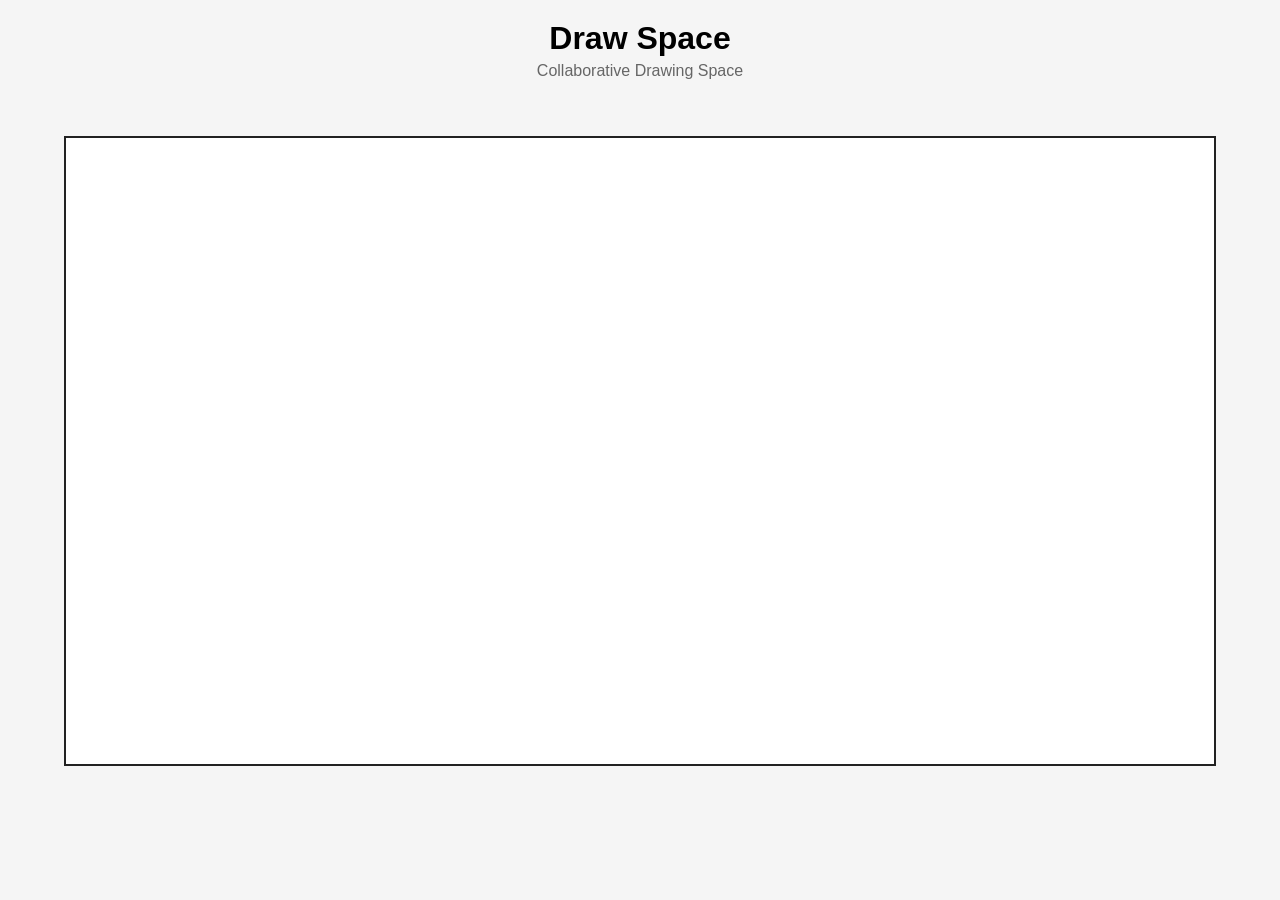
==== app/index.html @ a663e009 "Simplify code, remove comments, and use app folder for frontend" ====
<!DOCTYPE html>
<html lang="en">
<head>
    <meta charset="UTF-8">
    <meta name="viewport" content="width=device-width, initial-scale=1.0">

    <title>Draw Space</title>

    <link rel="stylesheet" href="css/style.css">
</head>

<body>

    <header>
        <h1>Draw Space</h1>
        <p>Collaborative Drawing Space</p>
    </header>

    <main>
        <canvas id="drawingCanvas"></canvas>
    </main>

    <script src="js/draw.js"></script>

</body>
</html>
---- app/css/style.css ----
* {
  box-sizing: border-box;
}

body {
  margin: 0;
  font-family: Arial, sans-serif;
  background: #f5f5f5;
}

header {
  text-align: center;
  padding: 20px;
}

header h1 {
  margin: 0;
}

header p {
  margin-top: 5px;
  color: #666;
}

main {
  display: flex;
  justify-content: center;
  padding: 20px;
}

#drawingCanvas {
  background: white;
  border: 2px solid #222;
  width: 90vw;
  height: 70vh;
  cursor: crosshair;
}
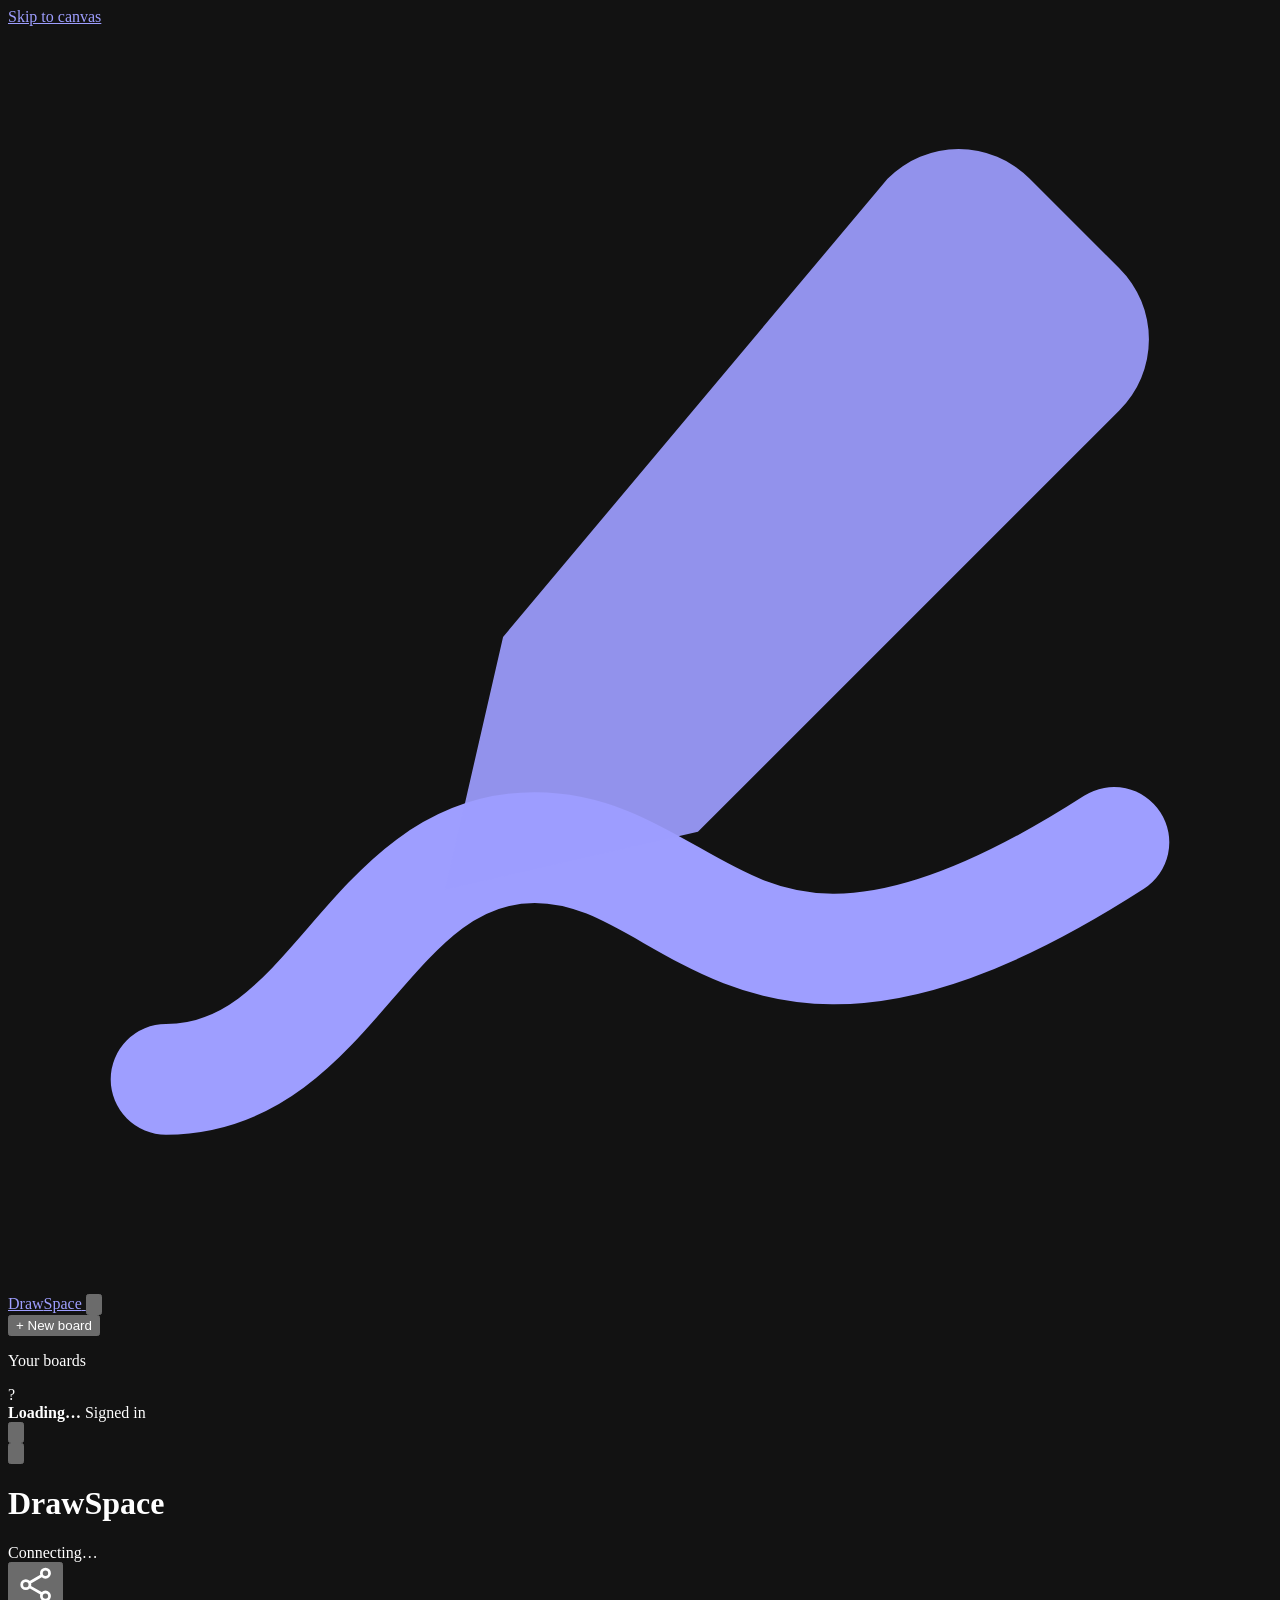
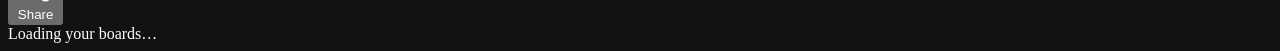
==== commit 8f9e3044: "feat(auth): implement sign-in and registration functionality with client-side validation feat(api): " ====
--- a/app/index.html
+++ b/app/index.html
@@ -1,26 +1,235 @@
 <!DOCTYPE html>
 <html lang="en">
 <head>
-    <meta charset="UTF-8">
-    <meta name="viewport" content="width=device-width, initial-scale=1.0">
-
-    <title>Draw Space</title>
-
-    <link rel="stylesheet" href="css/style.css">
+  <meta charset="UTF-8">
+  <meta name="viewport" content="width=device-width, initial-scale=1">
+  <meta name="color-scheme" content="dark">
+  <meta name="theme-color" content="#07060d">
+  <meta name="description" content="DrawSpace – a shared whiteboard for sketching together in real time.">
+  <title>DrawSpace · Shared drawing board</title>
+  <link rel="icon" href="/assets/favicon.svg" type="image/svg+xml">
+  <link rel="stylesheet" href="/css/base.css">
+  <link rel="stylesheet" href="/css/app.css">
 </head>
-
-<body>
-
-    <header>
-        <h1>Draw Space</h1>
-        <p>Collaborative Drawing Space</p>
-    </header>
-
-    <main>
-        <canvas id="drawingCanvas"></canvas>
-    </main>
-
-    <script src="js/draw.js"></script>
-
+<body class="app-page">
+  <noscript>
+    <div class="noscript">
+      <h1>JavaScript is required</h1>
+      <p>DrawSpace needs JavaScript to open boards and draw. Enable it in your browser, then reload this page.</p>
+    </div>
+  </noscript>
+
+  <a class="skip-link" href="#drawing-canvas">Skip to canvas</a>
+
+  <div class="app-shell">
+    <aside class="sidebar" id="sidebar" aria-label="Boards and account">
+      <div class="sidebar-head">
+        <a class="brand" href="/">
+          <span class="brand-mark" aria-hidden="true">
+            <svg viewBox="0 0 24 24" fill="none">
+              <path d="M3 20c3.2 0 3.8-4.4 7-4.4S14 20 21 15.5" stroke="currentColor" stroke-width="2.1" stroke-linecap="round"/>
+              <path d="M16.7 2.9a1.9 1.9 0 0 1 2.7 0l1.7 1.7a1.9 1.9 0 0 1 0 2.7l-8 8-4.8 1.1 1.1-4.8 7.3-8.7Z" fill="currentColor" opacity=".92"/>
+            </svg>
+          </span>
+          <span class="brand-word">Draw<span>Space</span></span>
+        </a>
+        <button class="btn btn-icon sidebar-close" id="sidebar-close" type="button" aria-label="Close menu">
+          <svg viewBox="0 0 24 24" fill="none" aria-hidden="true"><path d="m6 6 12 12M18 6 6 18" stroke="currentColor" stroke-width="1.9" stroke-linecap="round"/></svg>
+        </button>
+      </div>
+
+      <button class="btn btn-primary new-board" id="new-board-btn" type="button">
+        <span class="plus" aria-hidden="true">+</span>
+        New board
+      </button>
+
+      <nav class="room-nav" aria-label="Boards">
+        <p class="nav-label">Your boards</p>
+        <ul class="room-list" id="room-list"></ul>
+        <p class="room-empty" id="room-list-empty" hidden>No boards yet — create one to start drawing.</p>
+
+        <div class="shared-block" id="shared-block" hidden>
+          <p class="nav-label">Shared with you</p>
+          <ul class="room-list" id="shared-list"></ul>
+        </div>
+      </nav>
+
+      <div class="sidebar-foot">
+        <div class="user-card">
+          <span class="avatar" id="user-avatar" aria-hidden="true">?</span>
+          <div>
+            <strong id="user-name">Loading…</strong>
+            <span class="user-sub">Signed in</span>
+          </div>
+        </div>
+        <button class="btn btn-icon" id="logout-btn" type="button" aria-label="Sign out" title="Sign out">
+          <svg viewBox="0 0 24 24" fill="none" aria-hidden="true"><path d="M15 4h3a2 2 0 0 1 2 2v12a2 2 0 0 1-2 2h-3M10 17l5-5-5-5M15 12H4" stroke="currentColor" stroke-width="1.8" stroke-linecap="round" stroke-linejoin="round"/></svg>
+        </button>
+      </div>
+    </aside>
+
+    <button class="sidebar-backdrop" id="sidebar-backdrop" type="button" aria-label="Close menu" hidden></button>
+
+    <div class="workspace">
+      <header class="topbar">
+        <button class="btn btn-icon menu-btn" id="menu-btn" type="button" aria-label="Open menu" aria-controls="sidebar" aria-expanded="false">
+          <svg viewBox="0 0 24 24" fill="none" aria-hidden="true"><path d="M4 7h16M4 12h16M4 17h16" stroke="currentColor" stroke-width="1.9" stroke-linecap="round"/></svg>
+        </button>
+
+        <div class="room-heading">
+          <div class="room-title-row">
+            <h1 id="room-title">DrawSpace</h1>
+            <button class="btn btn-icon rename-btn" id="rename-btn" type="button" aria-label="Rename board" title="Rename board" hidden>
+              <svg viewBox="0 0 24 24" fill="none" aria-hidden="true"><path d="M4 20h4L19 9a2.1 2.1 0 0 0-3-3L5 17l-1 3Z" stroke="currentColor" stroke-width="1.7" stroke-linejoin="round"/><path d="m14.5 7.5 3 3" stroke="currentColor" stroke-width="1.7"/></svg>
+            </button>
+          </div>
+          <div class="room-sub">
+            <span class="chip" id="room-owner"></span>
+            <span class="status" id="status" data-state="connecting" role="status" title="Live sync status">
+              <span class="status-dot" aria-hidden="true"></span>
+              <span class="status-text" id="status-text">Connecting…</span>
+            </span>
+          </div>
+        </div>
+
+        <div class="topbar-actions">
+          <button class="btn btn-soft" id="share-btn" type="button" title="Copy a link to this board">
+            <svg viewBox="0 0 24 24" fill="none" aria-hidden="true"><circle cx="18" cy="5" r="2.5" stroke="currentColor" stroke-width="1.7"/><circle cx="6" cy="12" r="2.5" stroke="currentColor" stroke-width="1.7"/><circle cx="18" cy="19" r="2.5" stroke="currentColor" stroke-width="1.7"/><path d="m8.2 10.8 7.6-4.4M8.2 13.2l7.6 4.4" stroke="currentColor" stroke-width="1.7"/></svg>
+            <span class="share-label">Share</span>
+          </button>
+        </div>
+      </header>
+
+      <main class="stage">
+        <div class="canvas-shell" id="canvas-shell" data-tool="pen" hidden>
+          <canvas id="drawing-canvas" tabindex="0" aria-label="Shared drawing canvas. Use the toolbar to choose a tool, colour and brush size.">
+            Your browser does not support the canvas element.
+          </canvas>
+        </div>
+
+        <section class="empty-state" id="empty-state" aria-labelledby="empty-title" hidden>
+          <div class="empty-card">
+            <div class="empty-art" aria-hidden="true">
+              <svg viewBox="0 0 24 24" fill="none"><path d="M3 19c2.6 0 3.2-3.6 5.8-3.6 2.5 0 2.8 3.6 5.7 3.6 2.3 0 3.2-2 4.5-2M16.6 3.4a1.8 1.8 0 0 1 2.5 0l1.5 1.5a1.8 1.8 0 0 1 0 2.5l-7.4 7.4-4.2 1 1-4.2 7.6-8.2Z" stroke="currentColor" stroke-width="1.7" stroke-linecap="round" stroke-linejoin="round"/></svg>
+            </div>
+            <h2 id="empty-title">No board open</h2>
+            <p>Create a fresh canvas and share the link with anyone you want to draw with.</p>
+            <button class="btn btn-primary btn-block" id="empty-create-btn" type="button">Create a board</button>
+          </div>
+        </section>
+
+        <div class="stage-loading" id="stage-loading" role="status">
+          <span class="spinner" aria-hidden="true"></span>
+          <span>Loading your boards…</span>
+        </div>
+
+        <div class="toolbar" id="toolbar" role="toolbar" aria-label="Drawing tools" hidden>
+          <div class="tool-group">
+            <button class="tool-btn is-active" id="tool-pen" data-tool="pen" type="button" aria-pressed="true" aria-label="Pen" title="Pen (B)">
+              <svg viewBox="0 0 24 24" fill="none" aria-hidden="true"><path d="m4 20 4.5-1 10-10a2.1 2.1 0 0 0-3-3l-10 10L4 20Z" stroke="currentColor" stroke-width="1.7" stroke-linejoin="round"/><path d="m13.5 7.5 3 3" stroke="currentColor" stroke-width="1.7"/></svg>
+            </button>
+            <button class="tool-btn" id="tool-eraser" data-tool="eraser" type="button" aria-pressed="false" aria-label="Eraser" title="Eraser (E)">
+              <svg viewBox="0 0 24 24" fill="none" aria-hidden="true"><path d="m4.5 14.5 8-8a2.1 2.1 0 0 1 3 0l3 3a2.1 2.1 0 0 1 0 3l-6 6H8l-3.5-3.5a1.4 1.4 0 0 1 0-2.5Z" stroke="currentColor" stroke-width="1.7" stroke-linejoin="round"/><path d="M9 9.5 15 15.5M8 18.5h11" stroke="currentColor" stroke-width="1.7" stroke-linecap="round"/></svg>
+            </button>
+          </div>
+
+          <span class="toolbar-divider" aria-hidden="true"></span>
+
+          <div class="swatches" id="swatches" role="group" aria-label="Colour">
+            <button class="swatch is-active" type="button" data-color="#111827" aria-label="Ink black"></button>
+            <button class="swatch" type="button" data-color="#ef4444" aria-label="Red"></button>
+            <button class="swatch" type="button" data-color="#f97316" aria-label="Orange"></button>
+            <button class="swatch" type="button" data-color="#facc15" aria-label="Yellow"></button>
+            <button class="swatch" type="button" data-color="#22c55e" aria-label="Green"></button>
+            <button class="swatch" type="button" data-color="#3b82f6" aria-label="Blue"></button>
+            <button class="swatch" type="button" data-color="#8b5cf6" aria-label="Violet"></button>
+            <button class="swatch" type="button" data-color="#ec4899" aria-label="Pink"></button>
+            <label class="swatch-custom" title="Custom colour">
+              <span class="sr-only">Custom colour</span>
+              <input type="color" id="custom-color" value="#111827">
+            </label>
+          </div>
+
+          <span class="toolbar-divider" aria-hidden="true"></span>
+
+          <label class="size-control" title="Brush size">
+            <span class="sr-only">Brush size</span>
+            <input type="range" id="size-range" min="1" max="32" step="1" value="4">
+            <span class="size-label" id="size-label">4</span>
+          </label>
+
+          <span class="toolbar-divider" aria-hidden="true"></span>
+
+          <div class="tool-group">
+            <button class="tool-btn" id="undo-btn" type="button" aria-label="Undo my last stroke" title="Undo my last stroke (Ctrl/Cmd+Z)">
+              <svg viewBox="0 0 24 24" fill="none" aria-hidden="true"><path d="M9 7 4 12l5 5" stroke="currentColor" stroke-width="1.8" stroke-linecap="round" stroke-linejoin="round"/><path d="M4 12h9a6 6 0 0 1 6 6v1" stroke="currentColor" stroke-width="1.8" stroke-linecap="round"/></svg>
+            </button>
+            <button class="tool-btn" id="clear-btn" type="button" aria-label="Clear board" title="Clear board">
+              <svg viewBox="0 0 24 24" fill="none" aria-hidden="true"><path d="M4 7h16M9 7V5h6v2M7 7l1 13h8l1-13M10 11v5M14 11v5" stroke="currentColor" stroke-width="1.7" stroke-linecap="round" stroke-linejoin="round"/></svg>
+            </button>
+            <button class="tool-btn" id="download-btn" type="button" aria-label="Download as PNG" title="Download as PNG (Ctrl/Cmd+S)">
+              <svg viewBox="0 0 24 24" fill="none" aria-hidden="true"><path d="M12 4v11m0 0 4-4m-4 4-4-4M4 19h16" stroke="currentColor" stroke-width="1.8" stroke-linecap="round" stroke-linejoin="round"/></svg>
+            </button>
+          </div>
+        </div>
+      </main>
+    </div>
+  </div>
+
+  <dialog class="dialog" id="board-dialog" aria-labelledby="board-dialog-title">
+    <button class="btn btn-icon dialog-close" type="button" data-close-dialog aria-label="Close">
+      <svg viewBox="0 0 24 24" fill="none" aria-hidden="true"><path d="m6 6 12 12M18 6 6 18" stroke="currentColor" stroke-width="1.9" stroke-linecap="round"/></svg>
+    </button>
+    <div class="dialog-body">
+      <h2 id="board-dialog-title">New board</h2>
+      <p id="board-dialog-hint">Give it a name you will recognise later.</p>
+      <form id="board-form">
+        <label class="field">
+          <span>Board name</span>
+          <input type="text" id="board-name" name="name" maxlength="80" placeholder="Sprint sketches" autocomplete="off">
+        </label>
+        <div class="dialog-actions">
+          <button class="btn btn-ghost" type="button" data-close-dialog>Cancel</button>
+          <button class="btn btn-primary" type="submit"><span data-label>Create board</span></button>
+        </div>
+      </form>
+    </div>
+  </dialog>
+
+  <dialog class="dialog" id="confirm-dialog" aria-labelledby="confirm-title">
+    <div class="dialog-body">
+      <h2 id="confirm-title">Are you sure?</h2>
+      <p id="confirm-message"></p>
+      <form id="confirm-form">
+        <div class="dialog-actions">
+          <button class="btn btn-ghost" type="button" id="confirm-cancel">Cancel</button>
+          <button class="btn btn-danger" type="submit" id="confirm-ok"><span data-label>Confirm</span></button>
+        </div>
+      </form>
+    </div>
+  </dialog>
+
+  <dialog class="dialog" id="share-dialog" aria-labelledby="share-title">
+    <button class="btn btn-icon dialog-close" type="button" data-close-dialog aria-label="Close">
+      <svg viewBox="0 0 24 24" fill="none" aria-hidden="true"><path d="m6 6 12 12M18 6 6 18" stroke="currentColor" stroke-width="1.9" stroke-linecap="round"/></svg>
+    </button>
+    <div class="dialog-body">
+      <h2 id="share-title">Share this board</h2>
+      <p>Anyone with this link can join and draw — no email needed.</p>
+      <form id="share-form">
+        <label class="field">
+          <span>Share link</span>
+          <input type="text" id="share-url" readonly>
+        </label>
+        <div class="dialog-actions">
+          <button class="btn btn-ghost" type="button" data-close-dialog>Close</button>
+          <button class="btn btn-primary" type="submit"><span data-label>Copy link</span></button>
+        </div>
+      </form>
+    </div>
+  </dialog>
+
+  <div id="toasts" class="toasts" aria-live="polite" aria-atomic="false"></div>
+  <script type="module" src="/js/draw.js"></script>
 </body>
 </html>
